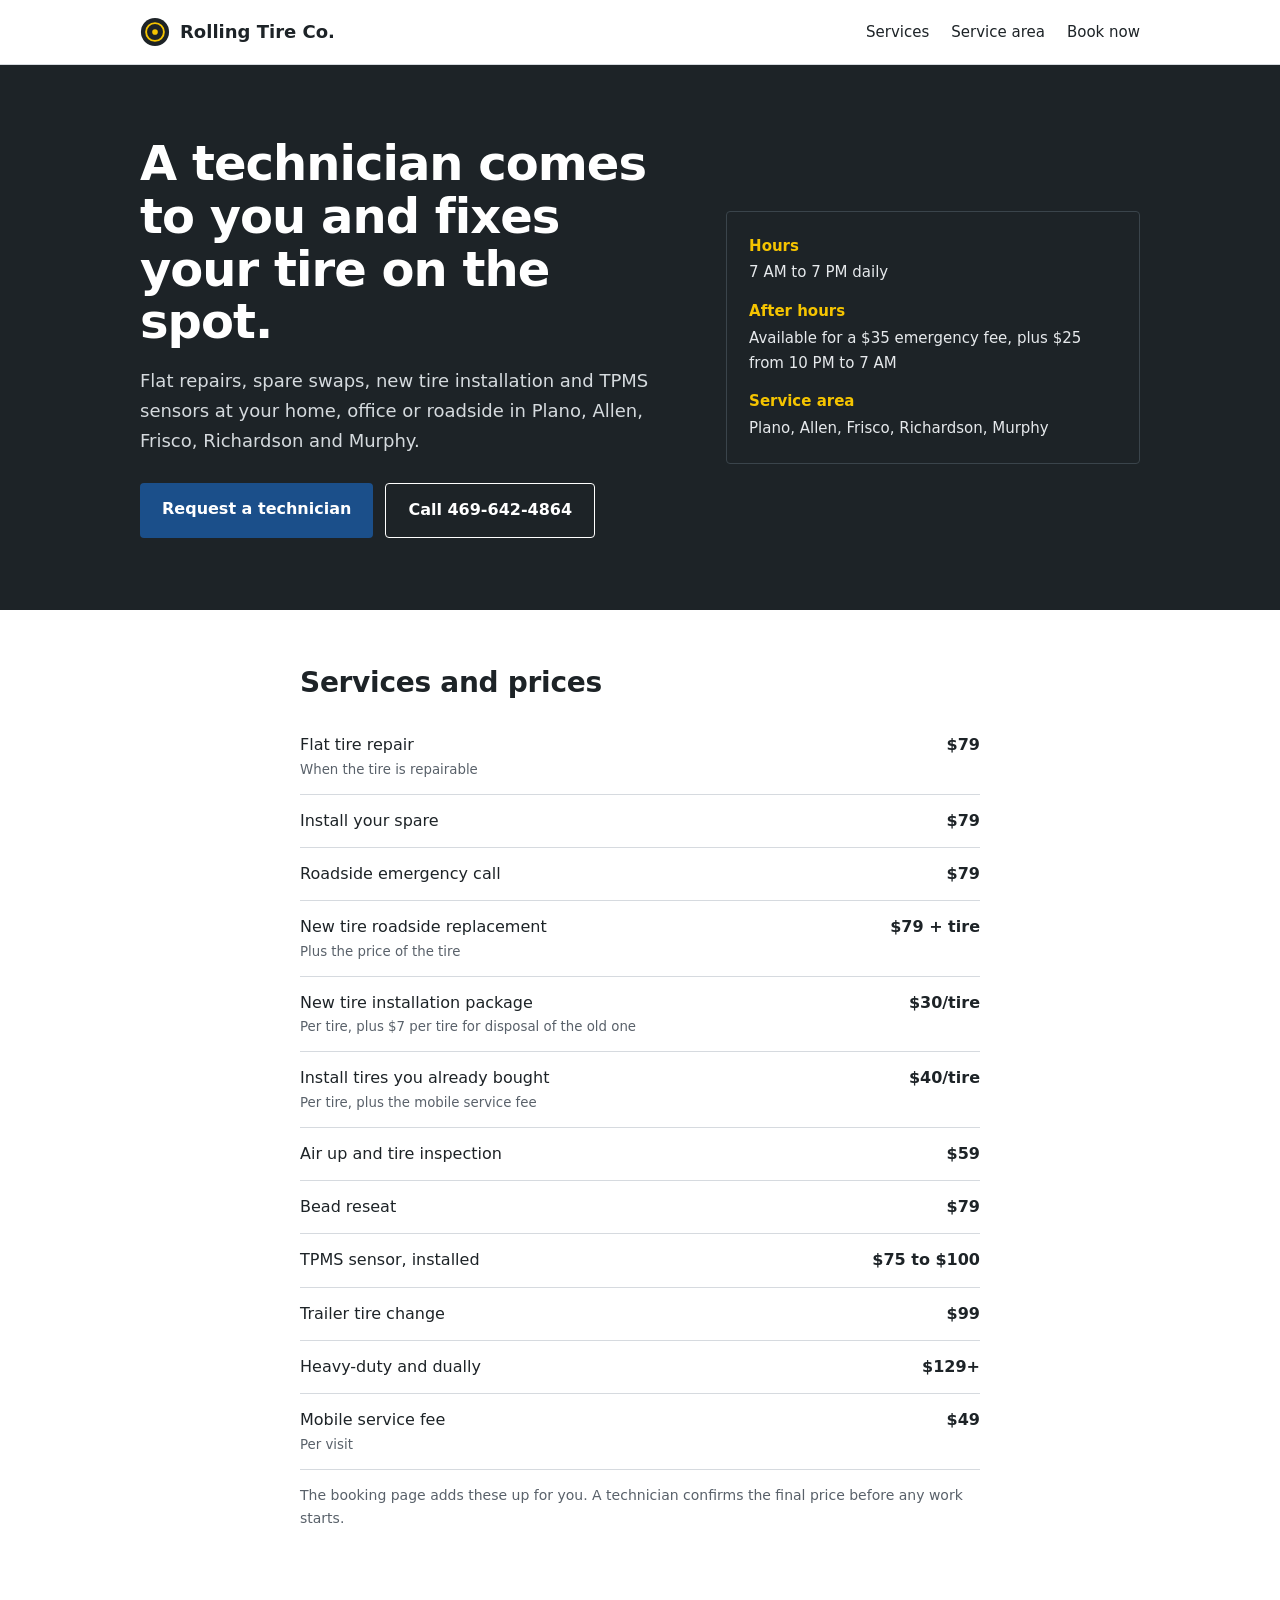
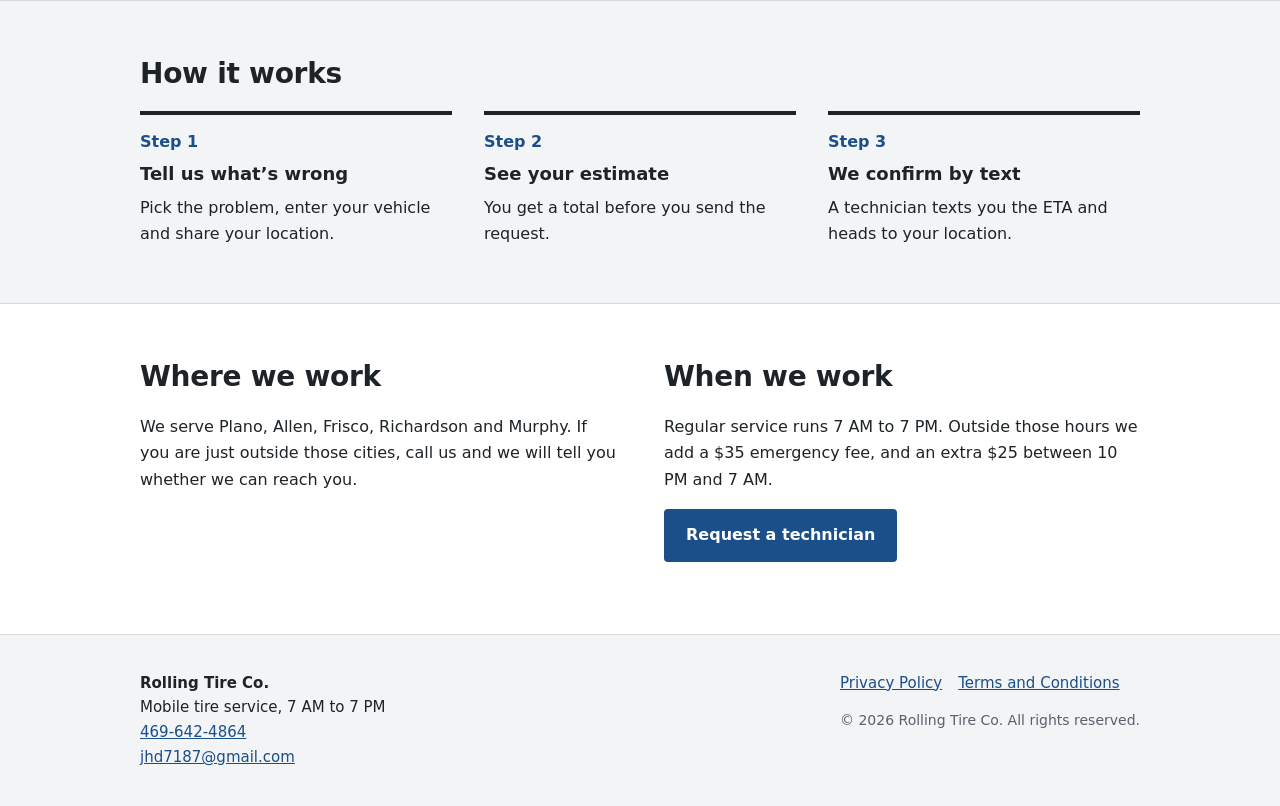
==== index.html @ da53f9bd "Add files via upload" ====
<!doctype html><html lang="en"><head><meta charset="utf-8"><meta name="viewport" content="width=device-width,initial-scale=1"><link rel="icon" type="image/svg+xml" href="favicon.svg"><link rel="stylesheet" href="styles.css"><title>Rolling Tire Co. | Mobile Tire Service in Plano, Allen, Frisco, Richardson and Murphy</title><meta name="description" content="Mobile tire repair and replacement in Plano, Allen, Frisco, Richardson and Murphy. We come to your home, work or roadside. Open 7 AM to 7 PM."></head><body><header class="site"><div class="wrap"><a class="brand" href="index.html"><img src="favicon.svg" alt="">Rolling Tire Co.</a><nav><a class="hide" href="index.html#services">Services</a><a class="hide" href="index.html#area">Service area</a><a href="book.html">Book now</a></nav></div></header>
<main id="main">
<div class="hero"><div class="wrap"><div>
<h1>A technician comes to you and fixes your tire on the spot.</h1>
<p>Flat repairs, spare swaps, new tire installation and TPMS sensors at your home, office or roadside in Plano, Allen, Frisco, Richardson and Murphy.</p>
<div class="btns"><a class="btn" href="book.html">Request a technician</a><a class="btn alt" href="tel:+14696424864">Call 469-642-4864</a></div></div>
<dl class="facts"><dt>Hours</dt><dd>7 AM to 7 PM daily</dd><dt>After hours</dt><dd>Available for a $35 emergency fee, plus $25 from 10 PM to 7 AM</dd><dt>Service area</dt><dd>Plano, Allen, Frisco, Richardson, Murphy</dd></dl></div></div>

<section id="services"><div class="wrap narrow"><h2>Services and prices</h2>
<table class="prices">
<tr><td>Flat tire repair<small>When the tire is repairable</small></td><td>$79</td></tr>
<tr><td>Install your spare</td><td>$79</td></tr>
<tr><td>Roadside emergency call</td><td>$79</td></tr>
<tr><td>New tire roadside replacement<small>Plus the price of the tire</small></td><td>$79 + tire</td></tr>
<tr><td>New tire installation package<small>Per tire, plus $7 per tire for disposal of the old one</small></td><td>$30/tire</td></tr>
<tr><td>Install tires you already bought<small>Per tire, plus the mobile service fee</small></td><td>$40/tire</td></tr>
<tr><td>Air up and tire inspection</td><td>$59</td></tr>
<tr><td>Bead reseat</td><td>$79</td></tr>
<tr><td>TPMS sensor, installed</td><td>$75 to $100</td></tr>
<tr><td>Trailer tire change</td><td>$99</td></tr>
<tr><td>Heavy-duty and dually</td><td>$129+</td></tr>
<tr><td>Mobile service fee<small>Per visit</small></td><td>$49</td></tr>
</table>
<p class="small">The booking page adds these up for you. A technician confirms the final price before any work starts.</p></div></section>

<section class="soft"><div class="wrap"><h2>How it works</h2>
<ol class="steps"><li><h3>Tell us what&rsquo;s wrong</h3>Pick the problem, enter your vehicle and share your location.</li>
<li><h3>See your estimate</h3>You get a total before you send the request.</li>
<li><h3>We confirm by text</h3>A technician texts you the ETA and heads to your location.</li></ol></div></section>

<section id="area"><div class="wrap two"><div><h2>Where we work</h2><p>We serve Plano, Allen, Frisco, Richardson and Murphy. If you are just outside those cities, call us and we will tell you whether we can reach you.</p></div>
<div><h2>When we work</h2><p>Regular service runs 7 AM to 7 PM. Outside those hours we add a $35 emergency fee, and an extra $25 between 10 PM and 7 AM.</p><p><a class="btn" href="book.html">Request a technician</a></p></div></div></section>

<!-- PHOTOS: when you have real photos, delete this comment markers and put your files in an "images" folder.
<section><div class="wrap"><div class="photos"><img src="images/van.jpg" alt="Rolling Tire Co. service van"><img src="images/technician.jpg" alt="Technician changing a tire"><img src="images/tools.jpg" alt="Mobile tire equipment"></div></div></section>
-->
</main><footer class="site"><div class="wrap"><div><strong>Rolling Tire Co.</strong><br>Mobile tire service, 7 AM to 7 PM<br><a href="tel:+14696424864" style="margin:0">469-642-4864</a><br><a href="mailto:jhd7187@gmail.com" style="margin:0">jhd7187@gmail.com</a></div><div><a href="privacy.html">Privacy Policy</a><a href="terms.html">Terms and Conditions</a><p class="small">&copy; 2026 Rolling Tire Co. All rights reserved.</p></div></div></footer></body></html>
---- styles.css ----
:root{--ink:#1d2327;--muted:#59616a;--line:#d6dadf;--soft:#f2f4f6;--accent:#1b4f8a;--accent-d:#143c69;--sign:#f5c400}
*{box-sizing:border-box}
body{margin:0;font:16px/1.65 system-ui,-apple-system,"Segoe UI",Roboto,Arial,sans-serif;color:var(--ink);background:#fff}
a{color:var(--accent)}
.wrap{max-width:1040px;margin:0 auto;padding:0 20px}
.narrow{max-width:720px}
header.site{border-bottom:1px solid var(--line);background:#fff}
header.site .wrap{display:flex;align-items:center;justify-content:space-between;height:64px;gap:16px}
.brand{display:flex;align-items:center;gap:10px;font-weight:800;font-size:18px;color:var(--ink);text-decoration:none}
.brand img{width:30px;height:30px}
nav a{margin-left:22px;color:var(--ink);text-decoration:none;font-size:15px}
nav a:hover{text-decoration:underline}
.btn{display:inline-block;background:var(--accent);color:#fff;border:0;border-radius:4px;padding:13px 22px;font-family:inherit;font-size:16px;font-weight:600;text-decoration:none;cursor:pointer}
.btn:hover{background:var(--accent-d)}
.btn.alt{background:#fff;color:var(--ink);border:1px solid var(--ink)}
.btn.alt:hover{background:var(--soft)}
:focus-visible{outline:3px solid var(--sign);outline-offset:2px}
.hero{background:var(--ink);color:#fff;padding:72px 0}
.hero .wrap{display:grid;grid-template-columns:1.3fr 1fr;gap:48px;align-items:center}
h1{font-size:clamp(32px,5vw,48px);line-height:1.1;margin:0 0 18px;letter-spacing:-.02em}
h2{font-size:28px;line-height:1.2;margin:0 0 20px;letter-spacing:-.01em}
h3{font-size:18px;margin:0 0 6px}
.hero p{font-size:18px;color:#d5dade;margin:0 0 28px;max-width:52ch}
.hero .btn.alt{background:transparent;color:#fff;border-color:#fff}
.hero .btn.alt:hover{background:#2c343a}
.btns{display:flex;gap:12px;flex-wrap:wrap}
.facts{border:1px solid #3a444b;border-radius:4px;padding:22px;font-size:15px}
.facts dt{color:var(--sign);font-weight:700;margin-top:14px}
.facts dt:first-child{margin-top:0}
.facts dd{margin:2px 0 0;color:#e6e9ec}
section{padding:56px 0;border-bottom:1px solid var(--line)}
section.soft{background:var(--soft)}
table.prices{width:100%;border-collapse:collapse}
.prices td{padding:13px 0;border-bottom:1px solid var(--line);vertical-align:top}
.prices td:last-child{text-align:right;white-space:nowrap;font-weight:700;padding-left:16px}
.prices small{display:block;color:var(--muted);font-weight:400}
.small{color:var(--muted);font-size:14px}
.steps{display:grid;grid-template-columns:repeat(3,1fr);gap:32px;padding:0;margin:0;list-style:none;counter-reset:s}
.steps li{counter-increment:s;border-top:4px solid var(--ink);padding-top:14px}
.steps li::before{content:"Step " counter(s);display:block;font-weight:700;color:var(--accent);margin-bottom:4px}
.two{display:grid;grid-template-columns:1fr 1fr;gap:48px}
.photos{display:grid;grid-template-columns:repeat(3,1fr);gap:16px}
.photos img{width:100%;aspect-ratio:4/3;object-fit:cover;border-radius:4px;display:block}
form label,.lab{display:block;font-weight:600;margin:24px 0 6px}
input,select{width:100%;padding:12px;border:1px solid #8b939b;border-radius:4px;font:inherit;background:#fff;color:var(--ink)}
.row{display:grid;grid-template-columns:1fr 2fr 2fr;gap:12px}
.choices{display:flex;gap:10px;flex-wrap:wrap}
.choices label{margin:0;font-weight:500;display:flex;align-items:center;gap:8px;border:1px solid #8b939b;border-radius:4px;padding:11px 16px;cursor:pointer}
.choices input{width:auto}
.hint{font-weight:400;color:var(--muted);font-size:14px}
#map{height:280px;margin-top:12px;border:1px solid var(--line);border-radius:4px;display:none}
.est{background:var(--ink);color:#fff;border-radius:4px;padding:22px;margin-top:32px}
.est .total{font-size:30px;font-weight:800;color:var(--sign)}
.est ul{list-style:none;margin:12px 0 0;padding:0;font-size:15px;color:#d5dade}
.est li{display:flex;justify-content:space-between;gap:12px;padding:5px 0;border-top:1px solid #3a444b}
.msg{margin-top:10px;font-size:15px}
.err{color:#b3261e;font-weight:600}
.done{border:2px solid var(--ink);border-radius:4px;padding:28px}
.done h2{margin-bottom:10px}
footer.site{background:var(--soft);padding:36px 0;font-size:15px}
footer.site .wrap{display:flex;justify-content:space-between;gap:24px;flex-wrap:wrap}
footer.site a{margin-right:16px}
.legal h2{font-size:20px;margin:32px 0 8px}
.legal p,.legal li{max-width:70ch}
[hidden]{display:none!important}
@media(max-width:780px){.hero .wrap,.two,.steps,.photos{grid-template-columns:1fr}.row{grid-template-columns:1fr}nav a.hide{display:none}}
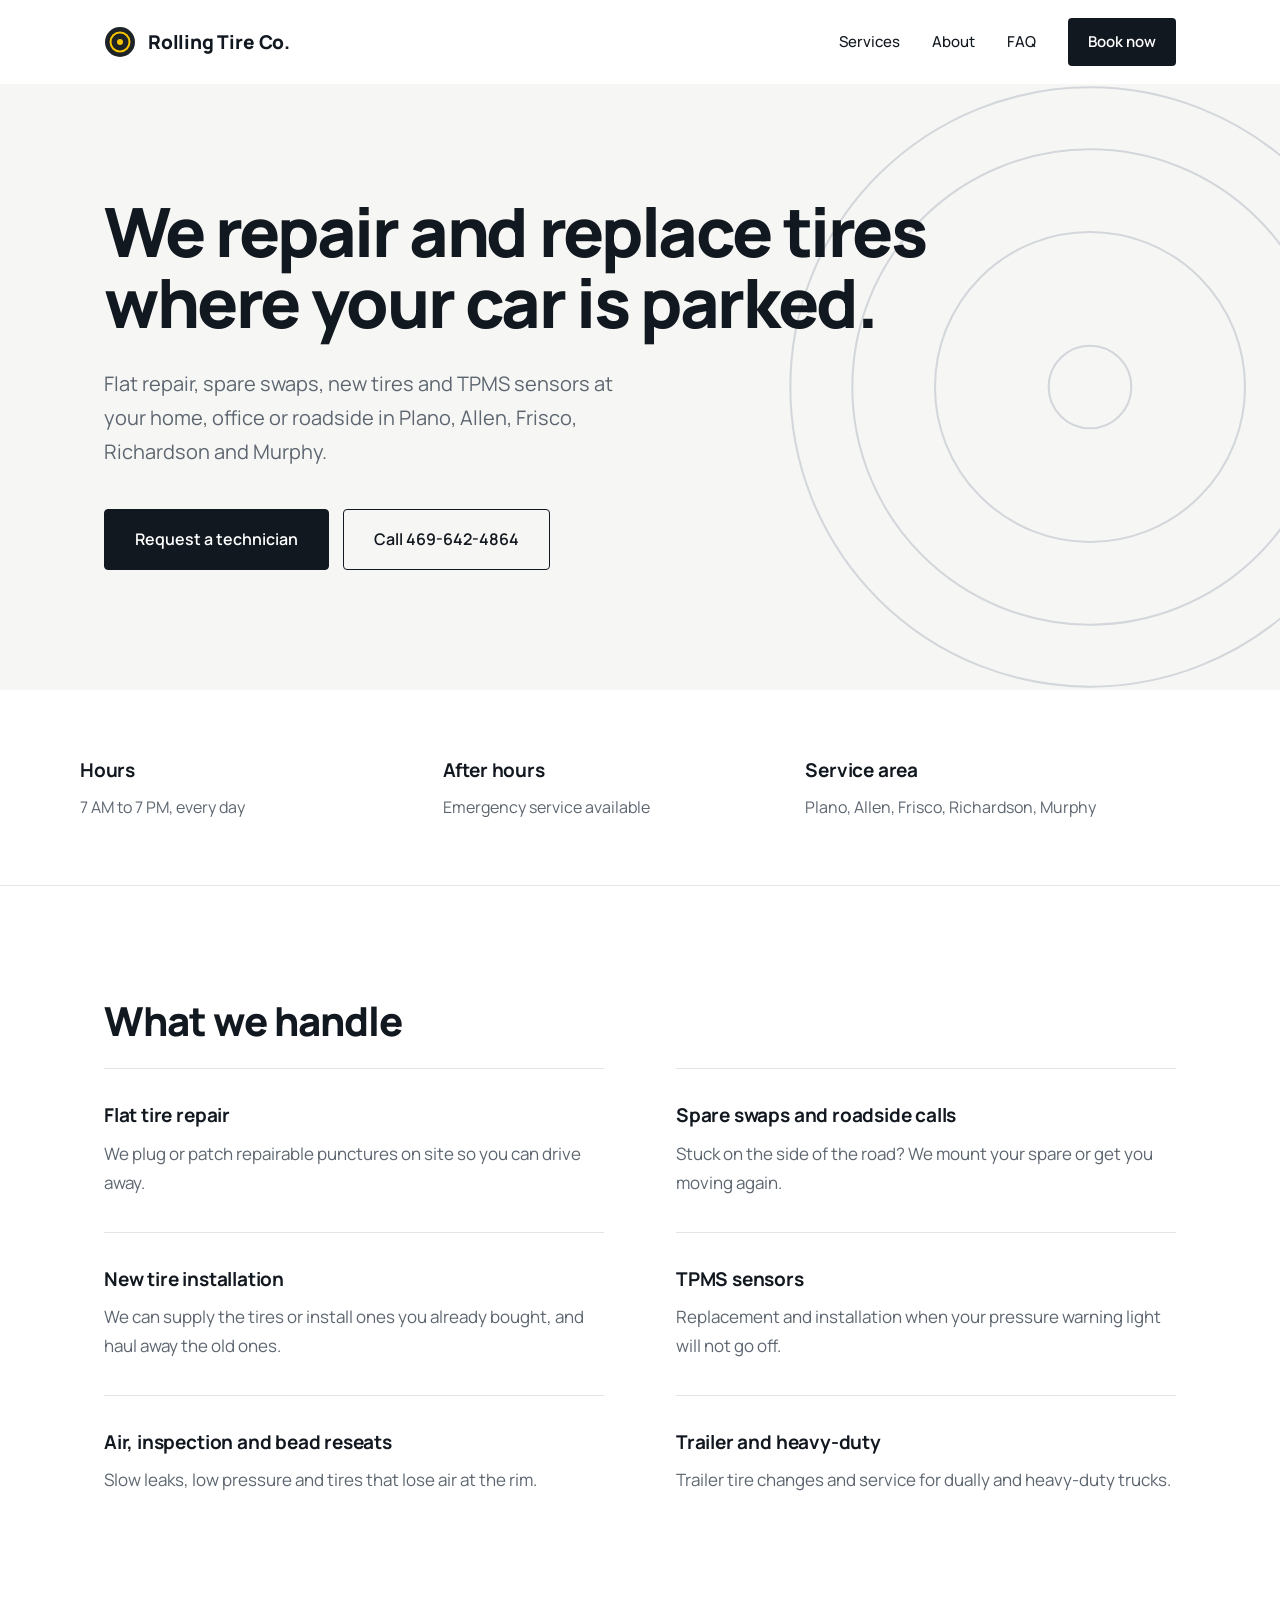
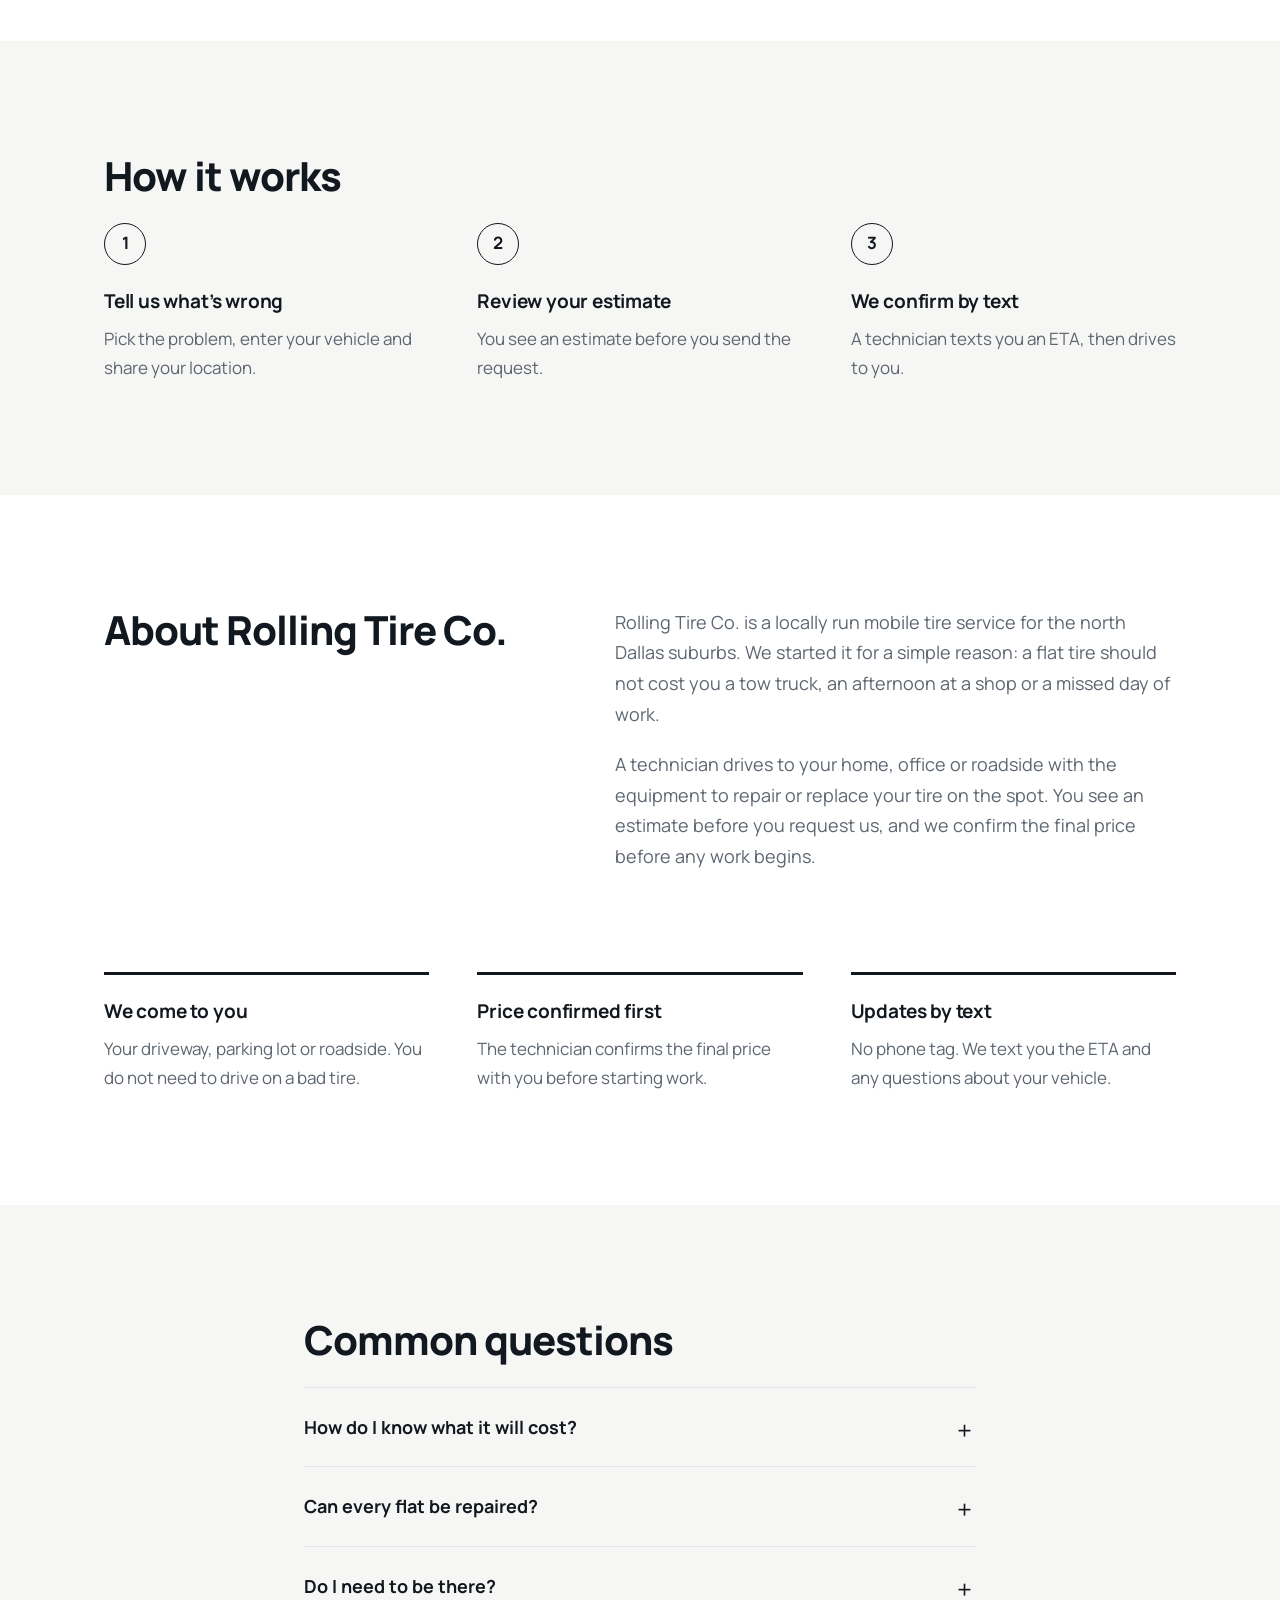
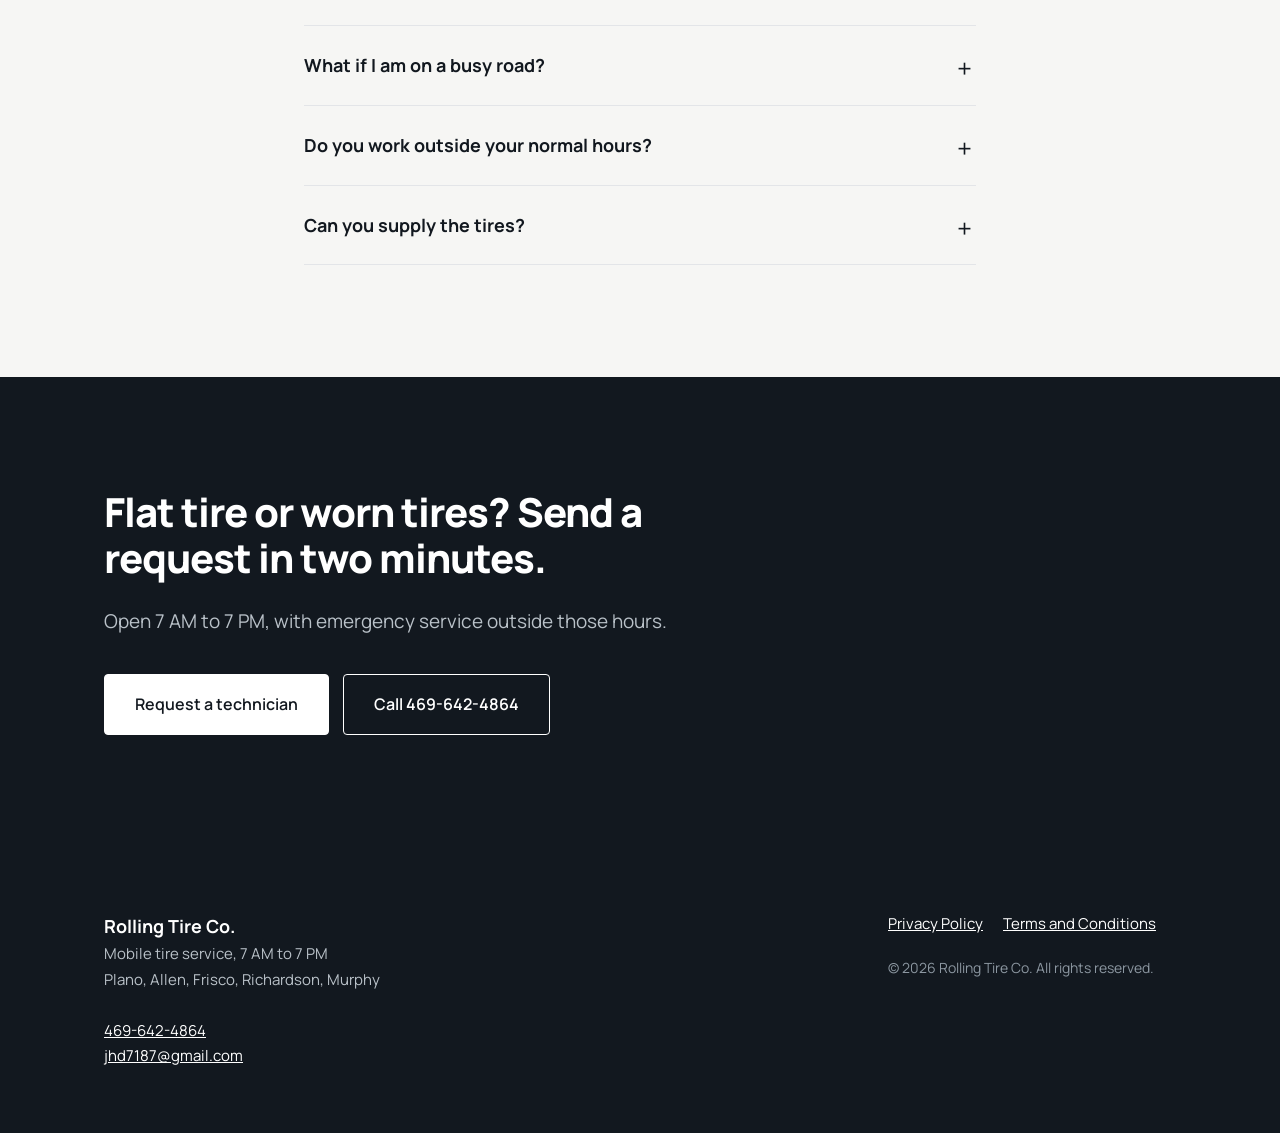
==== commit 0efbd525: "Add files via upload" ====
--- a/index.html
+++ b/index.html
@@ -1,37 +1,43 @@
-<!doctype html><html lang="en"><head><meta charset="utf-8"><meta name="viewport" content="width=device-width,initial-scale=1"><link rel="icon" type="image/svg+xml" href="favicon.svg"><link rel="stylesheet" href="styles.css"><title>Rolling Tire Co. | Mobile Tire Service in Plano, Allen, Frisco, Richardson and Murphy</title><meta name="description" content="Mobile tire repair and replacement in Plano, Allen, Frisco, Richardson and Murphy. We come to your home, work or roadside. Open 7 AM to 7 PM."></head><body><header class="site"><div class="wrap"><a class="brand" href="index.html"><img src="favicon.svg" alt="">Rolling Tire Co.</a><nav><a class="hide" href="index.html#services">Services</a><a class="hide" href="index.html#area">Service area</a><a href="book.html">Book now</a></nav></div></header>
+<!doctype html><html lang="en"><head><meta charset="utf-8"><meta name="viewport" content="width=device-width,initial-scale=1"><link rel="icon" type="image/svg+xml" href="favicon.svg"><link rel="preconnect" href="https://fonts.googleapis.com"><link rel="preconnect" href="https://fonts.gstatic.com" crossorigin><link href="https://fonts.googleapis.com/css2?family=Manrope:wght@400;500;600;700;800&display=swap" rel="stylesheet"><link rel="stylesheet" href="styles.css"><title>Rolling Tire Co. | Mobile Tire Service in Plano, Allen, Frisco, Richardson and Murphy</title><meta name="description" content="Mobile tire repair and replacement in Plano, Allen, Frisco, Richardson and Murphy. A technician comes to your home, work or roadside."></head><body><header class="site"><div class="wrap"><a class="brand" href="index.html"><img src="favicon.svg" alt="">Rolling Tire Co.</a><nav><a class="hide" href="index.html#services">Services</a><a class="hide" href="index.html#about">About</a><a class="hide" href="index.html#faq">FAQ</a><a class="navbtn" href="book.html">Book now</a></nav></div></header>
 <main id="main">
-<div class="hero"><div class="wrap"><div>
-<h1>A technician comes to you and fixes your tire on the spot.</h1>
-<p>Flat repairs, spare swaps, new tire installation and TPMS sensors at your home, office or roadside in Plano, Allen, Frisco, Richardson and Murphy.</p>
-<div class="btns"><a class="btn" href="book.html">Request a technician</a><a class="btn alt" href="tel:+14696424864">Call 469-642-4864</a></div></div>
-<dl class="facts"><dt>Hours</dt><dd>7 AM to 7 PM daily</dd><dt>After hours</dt><dd>Available for a $35 emergency fee, plus $25 from 10 PM to 7 AM</dd><dt>Service area</dt><dd>Plano, Allen, Frisco, Richardson, Murphy</dd></dl></div></div>
+<div class="hero"><svg viewBox="0 0 600 600" fill="none" stroke="#d3d7db" stroke-width="2" aria-hidden="true"><circle cx="300" cy="300" r="290"/><circle cx="300" cy="300" r="230"/><circle cx="300" cy="300" r="150"/><circle cx="300" cy="300" r="40"/></svg>
+<div class="wrap"><h1>We repair and replace tires where your car is parked.</h1>
+<p class="lead">Flat repair, spare swaps, new tires and TPMS sensors at your home, office or roadside in Plano, Allen, Frisco, Richardson and Murphy.</p>
+<div class="btns"><a class="btn" href="book.html">Request a technician</a><a class="btn alt" href="tel:+14696424864">Call 469-642-4864</a></div></div></div>
+<!-- HERO PHOTO: when you have a real photo, add it to an "images" folder and place it in the hero. -->
 
-<section id="services"><div class="wrap narrow"><h2>Services and prices</h2>
-<table class="prices">
-<tr><td>Flat tire repair<small>When the tire is repairable</small></td><td>$79</td></tr>
-<tr><td>Install your spare</td><td>$79</td></tr>
-<tr><td>Roadside emergency call</td><td>$79</td></tr>
-<tr><td>New tire roadside replacement<small>Plus the price of the tire</small></td><td>$79 + tire</td></tr>
-<tr><td>New tire installation package<small>Per tire, plus $7 per tire for disposal of the old one</small></td><td>$30/tire</td></tr>
-<tr><td>Install tires you already bought<small>Per tire, plus the mobile service fee</small></td><td>$40/tire</td></tr>
-<tr><td>Air up and tire inspection</td><td>$59</td></tr>
-<tr><td>Bead reseat</td><td>$79</td></tr>
-<tr><td>TPMS sensor, installed</td><td>$75 to $100</td></tr>
-<tr><td>Trailer tire change</td><td>$99</td></tr>
-<tr><td>Heavy-duty and dually</td><td>$129+</td></tr>
-<tr><td>Mobile service fee<small>Per visit</small></td><td>$49</td></tr>
-</table>
-<p class="small">The booking page adds these up for you. A technician confirms the final price before any work starts.</p></div></section>
+<div class="strip"><div class="wrap"><div><h3>Hours</h3><p>7 AM to 7 PM, every day</p></div><div><h3>After hours</h3><p>Emergency service available</p></div><div><h3>Service area</h3><p>Plano, Allen, Frisco, Richardson, Murphy</p></div></div></div>
 
-<section class="soft"><div class="wrap"><h2>How it works</h2>
-<ol class="steps"><li><h3>Tell us what&rsquo;s wrong</h3>Pick the problem, enter your vehicle and share your location.</li>
-<li><h3>See your estimate</h3>You get a total before you send the request.</li>
-<li><h3>We confirm by text</h3>A technician texts you the ETA and heads to your location.</li></ol></div></section>
+<section id="services"><div class="wrap"><h2>What we handle</h2>
+<div class="items">
+<div><h3>Flat tire repair</h3><p>We plug or patch repairable punctures on site so you can drive away.</p></div>
+<div><h3>Spare swaps and roadside calls</h3><p>Stuck on the side of the road? We mount your spare or get you moving again.</p></div>
+<div><h3>New tire installation</h3><p>We can supply the tires or install ones you already bought, and haul away the old ones.</p></div>
+<div><h3>TPMS sensors</h3><p>Replacement and installation when your pressure warning light will not go off.</p></div>
+<div><h3>Air, inspection and bead reseats</h3><p>Slow leaks, low pressure and tires that lose air at the rim.</p></div>
+<div><h3>Trailer and heavy-duty</h3><p>Trailer tire changes and service for dually and heavy-duty trucks.</p></div>
+</div></div></section>
 
-<section id="area"><div class="wrap two"><div><h2>Where we work</h2><p>We serve Plano, Allen, Frisco, Richardson and Murphy. If you are just outside those cities, call us and we will tell you whether we can reach you.</p></div>
-<div><h2>When we work</h2><p>Regular service runs 7 AM to 7 PM. Outside those hours we add a $35 emergency fee, and an extra $25 between 10 PM and 7 AM.</p><p><a class="btn" href="book.html">Request a technician</a></p></div></div></section>
+<section class="soft" id="how"><div class="wrap"><h2>How it works</h2>
+<ol class="steps"><li><h3>Tell us what&rsquo;s wrong</h3><p>Pick the problem, enter your vehicle and share your location.</p></li>
+<li><h3>Review your estimate</h3><p>You see an estimate before you send the request.</p></li>
+<li><h3>We confirm by text</h3><p>A technician texts you an ETA, then drives to you.</p></li></ol></div></section>
 
-<!-- PHOTOS: when you have real photos, delete this comment markers and put your files in an "images" folder.
-<section><div class="wrap"><div class="photos"><img src="images/van.jpg" alt="Rolling Tire Co. service van"><img src="images/technician.jpg" alt="Technician changing a tire"><img src="images/tools.jpg" alt="Mobile tire equipment"></div></div></section>
--->
-</main><footer class="site"><div class="wrap"><div><strong>Rolling Tire Co.</strong><br>Mobile tire service, 7 AM to 7 PM<br><a href="tel:+14696424864" style="margin:0">469-642-4864</a><br><a href="mailto:jhd7187@gmail.com" style="margin:0">jhd7187@gmail.com</a></div><div><a href="privacy.html">Privacy Policy</a><a href="terms.html">Terms and Conditions</a><p class="small">&copy; 2026 Rolling Tire Co. All rights reserved.</p></div></div></footer></body></html>
+<section id="about"><div class="wrap"><div class="about"><div><h2>About Rolling Tire Co.</h2></div>
+<div><p>Rolling Tire Co. is a locally run mobile tire service for the north Dallas suburbs. We started it for a simple reason: a flat tire should not cost you a tow truck, an afternoon at a shop or a missed day of work.</p>
+<p>A technician drives to your home, office or roadside with the equipment to repair or replace your tire on the spot. You see an estimate before you request us, and we confirm the final price before any work begins.</p></div></div>
+<div class="cols"><div><h3>We come to you</h3><p>Your driveway, parking lot or roadside. You do not need to drive on a bad tire.</p></div>
+<div><h3>Price confirmed first</h3><p>The technician confirms the final price with you before starting work.</p></div>
+<div><h3>Updates by text</h3><p>No phone tag. We text you the ETA and any questions about your vehicle.</p></div></div></div></section>
+
+<section class="soft" id="faq"><div class="wrap narrow"><h2>Common questions</h2>
+<details><summary>How do I know what it will cost?</summary><p>The booking form shows an estimate once you choose your problem. The technician confirms the final price with you before any work starts.</p></details>
+<details><summary>Can every flat be repaired?</summary><p>No. Sidewall damage and large punctures cannot be repaired safely. If your tire is not repairable, we will tell you and offer a replacement.</p></details>
+<details><summary>Do I need to be there?</summary><p>Yes, someone should be with the vehicle so we can confirm the work and take payment. If that is not possible, call us and we will work out a plan.</p></details>
+<details><summary>What if I am on a busy road?</summary><p>Your safety comes first. Move to a parking lot or a safe shoulder if you can. If it is not safe for us to work where you are, we may ask you to move or call a tow.</p></details>
+<details><summary>Do you work outside your normal hours?</summary><p>Yes. Outside 7 AM to 7 PM we offer after-hours service for an additional fee, which is included in your estimate.</p></details>
+<details><summary>Can you supply the tires?</summary><p>Yes. We can quote tires for your vehicle, or install tires you already bought.</p></details></div></section>
+
+<section class="cta"><div class="wrap"><h2>Flat tire or worn tires? Send a request in two minutes.</h2><p>Open 7 AM to 7 PM, with emergency service outside those hours.</p>
+<div class="btns"><a class="btn light" href="book.html">Request a technician</a><a class="btn alt" href="tel:+14696424864">Call 469-642-4864</a></div></div></section>
+</main><footer class="site"><div class="wrap"><div><strong>Rolling Tire Co.</strong><br>Mobile tire service, 7 AM to 7 PM<br>Plano, Allen, Frisco, Richardson, Murphy<br><br><a href="tel:+14696424864" style="margin:0">469-642-4864</a><br><a href="mailto:jhd7187@gmail.com" style="margin:0">jhd7187@gmail.com</a></div><div><a href="privacy.html">Privacy Policy</a><a href="terms.html">Terms and Conditions</a><p class="small" style="margin-top:20px">&copy; 2026 Rolling Tire Co. All rights reserved.</p></div></div></footer></body></html>
--- a/styles.css
+++ b/styles.css
@@ -1,66 +1,93 @@
-:root{--ink:#1d2327;--muted:#59616a;--line:#d6dadf;--soft:#f2f4f6;--accent:#1b4f8a;--accent-d:#143c69;--sign:#f5c400}
+:root{--ink:#12181f;--muted:#5d6670;--line:#e3e5e8;--soft:#f6f6f4;--accent:#1b4f8a;--accent-d:#143c69;--sign:#f5c400}
 *{box-sizing:border-box}
-body{margin:0;font:16px/1.65 system-ui,-apple-system,"Segoe UI",Roboto,Arial,sans-serif;color:var(--ink);background:#fff}
+html{scroll-behavior:auto}
+body{margin:0;font:17px/1.7 Manrope,system-ui,-apple-system,"Segoe UI",Roboto,Arial,sans-serif;color:var(--ink);background:#fff;-webkit-font-smoothing:antialiased}
 a{color:var(--accent)}
-.wrap{max-width:1040px;margin:0 auto;padding:0 20px}
+.wrap{max-width:1120px;margin:0 auto;padding:0 24px}
 .narrow{max-width:720px}
-header.site{border-bottom:1px solid var(--line);background:#fff}
-header.site .wrap{display:flex;align-items:center;justify-content:space-between;height:64px;gap:16px}
-.brand{display:flex;align-items:center;gap:10px;font-weight:800;font-size:18px;color:var(--ink);text-decoration:none}
-.brand img{width:30px;height:30px}
-nav a{margin-left:22px;color:var(--ink);text-decoration:none;font-size:15px}
-nav a:hover{text-decoration:underline}
-.btn{display:inline-block;background:var(--accent);color:#fff;border:0;border-radius:4px;padding:13px 22px;font-family:inherit;font-size:16px;font-weight:600;text-decoration:none;cursor:pointer}
-.btn:hover{background:var(--accent-d)}
-.btn.alt{background:#fff;color:var(--ink);border:1px solid var(--ink)}
-.btn.alt:hover{background:var(--soft)}
-:focus-visible{outline:3px solid var(--sign);outline-offset:2px}
-.hero{background:var(--ink);color:#fff;padding:72px 0}
-.hero .wrap{display:grid;grid-template-columns:1.3fr 1fr;gap:48px;align-items:center}
-h1{font-size:clamp(32px,5vw,48px);line-height:1.1;margin:0 0 18px;letter-spacing:-.02em}
-h2{font-size:28px;line-height:1.2;margin:0 0 20px;letter-spacing:-.01em}
-h3{font-size:18px;margin:0 0 6px}
-.hero p{font-size:18px;color:#d5dade;margin:0 0 28px;max-width:52ch}
-.hero .btn.alt{background:transparent;color:#fff;border-color:#fff}
-.hero .btn.alt:hover{background:#2c343a}
-.btns{display:flex;gap:12px;flex-wrap:wrap}
-.facts{border:1px solid #3a444b;border-radius:4px;padding:22px;font-size:15px}
-.facts dt{color:var(--sign);font-weight:700;margin-top:14px}
-.facts dt:first-child{margin-top:0}
-.facts dd{margin:2px 0 0;color:#e6e9ec}
-section{padding:56px 0;border-bottom:1px solid var(--line)}
+header.site .wrap{display:flex;align-items:center;justify-content:space-between;height:84px}
+.brand{display:flex;align-items:center;gap:12px;font-weight:800;font-size:19px;letter-spacing:-.01em;color:var(--ink);text-decoration:none}
+.brand img{width:32px;height:32px}
+nav{display:flex;align-items:center}
+nav a{margin-left:32px;color:var(--ink);text-decoration:none;font-size:15px;font-weight:500}
+nav a:hover{text-decoration:underline;text-underline-offset:5px}
+nav a.navbtn{background:var(--ink);color:#fff;padding:11px 20px;border-radius:4px;font-weight:600}
+nav a.navbtn:hover{background:var(--accent);text-decoration:none}
+.btn{display:inline-block;background:var(--ink);color:#fff;border:1px solid var(--ink);border-radius:4px;padding:16px 30px;font-family:inherit;font-size:16px;font-weight:600;text-decoration:none;cursor:pointer}
+.btn:hover{background:var(--accent);border-color:var(--accent)}
+.btn.alt{background:transparent;color:var(--ink)}
+.btn.alt:hover{background:var(--soft);border-color:var(--ink)}
+.btn.light{background:#fff;color:var(--ink);border-color:#fff}
+.btn.light:hover{background:var(--soft)}
+:focus-visible{outline:3px solid var(--sign);outline-offset:3px}
+.hero{position:relative;overflow:hidden;padding:112px 0 120px;background:var(--soft)}
+.hero .wrap{position:relative}
+.hero svg{position:absolute;right:-120px;top:50%;width:620px;height:620px;transform:translateY(-50%);pointer-events:none}
+h1{font-size:clamp(38px,6vw,68px);line-height:1.05;margin:0 0 28px;letter-spacing:-.035em;font-weight:800;max-width:13em}
+h2{font-size:clamp(28px,3.6vw,40px);line-height:1.15;margin:0 0 24px;letter-spacing:-.025em;font-weight:800}
+h3{font-size:19px;margin:0 0 8px;font-weight:700;letter-spacing:-.01em}
+.lead{font-size:20px;color:var(--muted);max-width:44ch;margin:0 0 40px}
+.btns{display:flex;gap:14px;flex-wrap:wrap}
+.strip{border-bottom:1px solid var(--line)}
+.strip .wrap{display:grid;grid-template-columns:repeat(3,1fr)}
+.strip div{padding:32px 32px 32px 0}
+.strip p{margin:0;color:var(--muted);font-size:16px}
+section{padding:112px 0}
 section.soft{background:var(--soft)}
-table.prices{width:100%;border-collapse:collapse}
-.prices td{padding:13px 0;border-bottom:1px solid var(--line);vertical-align:top}
-.prices td:last-child{text-align:right;white-space:nowrap;font-weight:700;padding-left:16px}
-.prices small{display:block;color:var(--muted);font-weight:400}
-.small{color:var(--muted);font-size:14px}
-.steps{display:grid;grid-template-columns:repeat(3,1fr);gap:32px;padding:0;margin:0;list-style:none;counter-reset:s}
-.steps li{counter-increment:s;border-top:4px solid var(--ink);padding-top:14px}
-.steps li::before{content:"Step " counter(s);display:block;font-weight:700;color:var(--accent);margin-bottom:4px}
-.two{display:grid;grid-template-columns:1fr 1fr;gap:48px}
-.photos{display:grid;grid-template-columns:repeat(3,1fr);gap:16px}
-.photos img{width:100%;aspect-ratio:4/3;object-fit:cover;border-radius:4px;display:block}
-form label,.lab{display:block;font-weight:600;margin:24px 0 6px}
-input,select{width:100%;padding:12px;border:1px solid #8b939b;border-radius:4px;font:inherit;background:#fff;color:var(--ink)}
+.items{display:grid;grid-template-columns:1fr 1fr;column-gap:72px}
+.items div{border-top:1px solid var(--line);padding:30px 0 34px}
+.items p,.cols p{margin:0;color:var(--muted)}
+.steps{display:grid;grid-template-columns:repeat(3,1fr);gap:48px;padding:0;margin:0;list-style:none;counter-reset:s}
+.steps li{counter-increment:s}
+.steps li::before{content:counter(s);display:flex;align-items:center;justify-content:center;width:40px;height:40px;border:1px solid var(--ink);border-radius:50%;font-weight:700;margin-bottom:20px}
+.steps p{margin:0;color:var(--muted)}
+.about{display:grid;grid-template-columns:1fr 1.3fr;gap:80px}
+.about p{margin:0 0 20px;color:var(--muted);font-size:18px}
+.cols{display:grid;grid-template-columns:repeat(3,1fr);gap:48px;margin-top:80px}
+.cols div{border-top:3px solid var(--ink);padding-top:20px}
+details{border-bottom:1px solid var(--line)}
+details:first-of-type{border-top:1px solid var(--line)}
+summary{list-style:none;cursor:pointer;padding:24px 40px 24px 0;font-weight:700;font-size:18px;position:relative}
+summary::-webkit-details-marker{display:none}
+summary::after{content:"+";position:absolute;right:4px;top:20px;font-size:26px;font-weight:400}
+details[open] summary::after{content:"\2212"}
+details p{margin:0 0 26px;color:var(--muted);max-width:62ch}
+.cta{background:var(--ink);color:#fff;text-align:left}
+.cta h2{max-width:16em}
+.cta p{color:#b9c1c8;margin:0 0 36px;font-size:19px}
+.cta .btn.alt{color:#fff;border-color:#fff}
+.cta .btn.alt:hover{background:#26303a}
+.formpage{padding:72px 0 112px}
+fieldset{border:0;padding:0;margin:0 0 56px}
+legend{padding:0;margin-bottom:8px;font-size:24px;font-weight:800;letter-spacing:-.02em}
+label,.lab{display:block;font-weight:600;margin:22px 0 8px;font-size:16px}
+input,select{width:100%;padding:14px;border:1px solid #aab1b8;border-radius:4px;font:inherit;font-size:16px;background:#fff;color:var(--ink)}
+input:focus,select:focus{border-color:var(--ink);outline:2px solid var(--ink);outline-offset:0}
 .row{display:grid;grid-template-columns:1fr 2fr 2fr;gap:12px}
 .choices{display:flex;gap:10px;flex-wrap:wrap}
-.choices label{margin:0;font-weight:500;display:flex;align-items:center;gap:8px;border:1px solid #8b939b;border-radius:4px;padding:11px 16px;cursor:pointer}
+.choices label{margin:0;font-weight:500;display:flex;align-items:center;gap:10px;border:1px solid #aab1b8;border-radius:4px;padding:13px 20px;cursor:pointer}
 .choices input{width:auto}
 .hint{font-weight:400;color:var(--muted);font-size:14px}
-#map{height:280px;margin-top:12px;border:1px solid var(--line);border-radius:4px;display:none}
-.est{background:var(--ink);color:#fff;border-radius:4px;padding:22px;margin-top:32px}
-.est .total{font-size:30px;font-weight:800;color:var(--sign)}
-.est ul{list-style:none;margin:12px 0 0;padding:0;font-size:15px;color:#d5dade}
-.est li{display:flex;justify-content:space-between;gap:12px;padding:5px 0;border-top:1px solid #3a444b}
-.msg{margin-top:10px;font-size:15px}
+#map{height:300px;margin-top:14px;border:1px solid var(--line);border-radius:4px;display:none}
+.est{background:var(--ink);color:#fff;border-radius:4px;padding:30px;margin-bottom:28px}
+.est .total{font-size:44px;font-weight:800;color:var(--sign);letter-spacing:-.02em;line-height:1.2}
+.est summary{font-size:15px;font-weight:600;padding:14px 0 0;color:#d5dade}
+.est summary::after{content:none}
+.est details,.est details:first-of-type{border:0}
+.est ul{list-style:none;margin:10px 0 0;padding:0;font-size:15px;color:#d5dade}
+.est li{display:flex;justify-content:space-between;gap:12px;padding:8px 0;border-top:1px solid #3a444b}
+.msg{margin-top:12px;font-size:15px;color:var(--muted)}
 .err{color:#b3261e;font-weight:600}
-.done{border:2px solid var(--ink);border-radius:4px;padding:28px}
-.done h2{margin-bottom:10px}
-footer.site{background:var(--soft);padding:36px 0;font-size:15px}
-footer.site .wrap{display:flex;justify-content:space-between;gap:24px;flex-wrap:wrap}
-footer.site a{margin-right:16px}
-.legal h2{font-size:20px;margin:32px 0 8px}
-.legal p,.legal li{max-width:70ch}
+.done{border:2px solid var(--ink);border-radius:4px;padding:36px}
+.done h2{margin-bottom:12px}
+footer.site{background:var(--ink);color:#b9c1c8;padding:64px 0;font-size:15px}
+footer.site .wrap{display:flex;justify-content:space-between;gap:32px;flex-wrap:wrap}
+footer.site strong{color:#fff;font-size:18px}
+footer.site a{color:#fff;margin-right:20px}
+.small{color:var(--muted);font-size:14px}
+footer .small{color:#8c97a1}
+.legal{padding:72px 0 112px}
+.legal h2{font-size:20px;margin:36px 0 8px}
+.legal p,.legal li{max-width:70ch;color:#39424b}
 [hidden]{display:none!important}
-@media(max-width:780px){.hero .wrap,.two,.steps,.photos{grid-template-columns:1fr}.row{grid-template-columns:1fr}nav a.hide{display:none}}
+@media(max-width:820px){section{padding:72px 0}.hero{padding:72px 0 80px}.hero svg{opacity:.5;right:-300px}.strip .wrap,.items,.steps,.about,.cols{grid-template-columns:1fr}.about{gap:24px}.cols,.steps{gap:36px}.cols{margin-top:56px}.strip div{padding:20px 0;border-top:1px solid var(--line)}.strip div:first-child{border-top:0}.row{grid-template-columns:1fr}nav a.hide{display:none}header.site .wrap{height:72px}}
